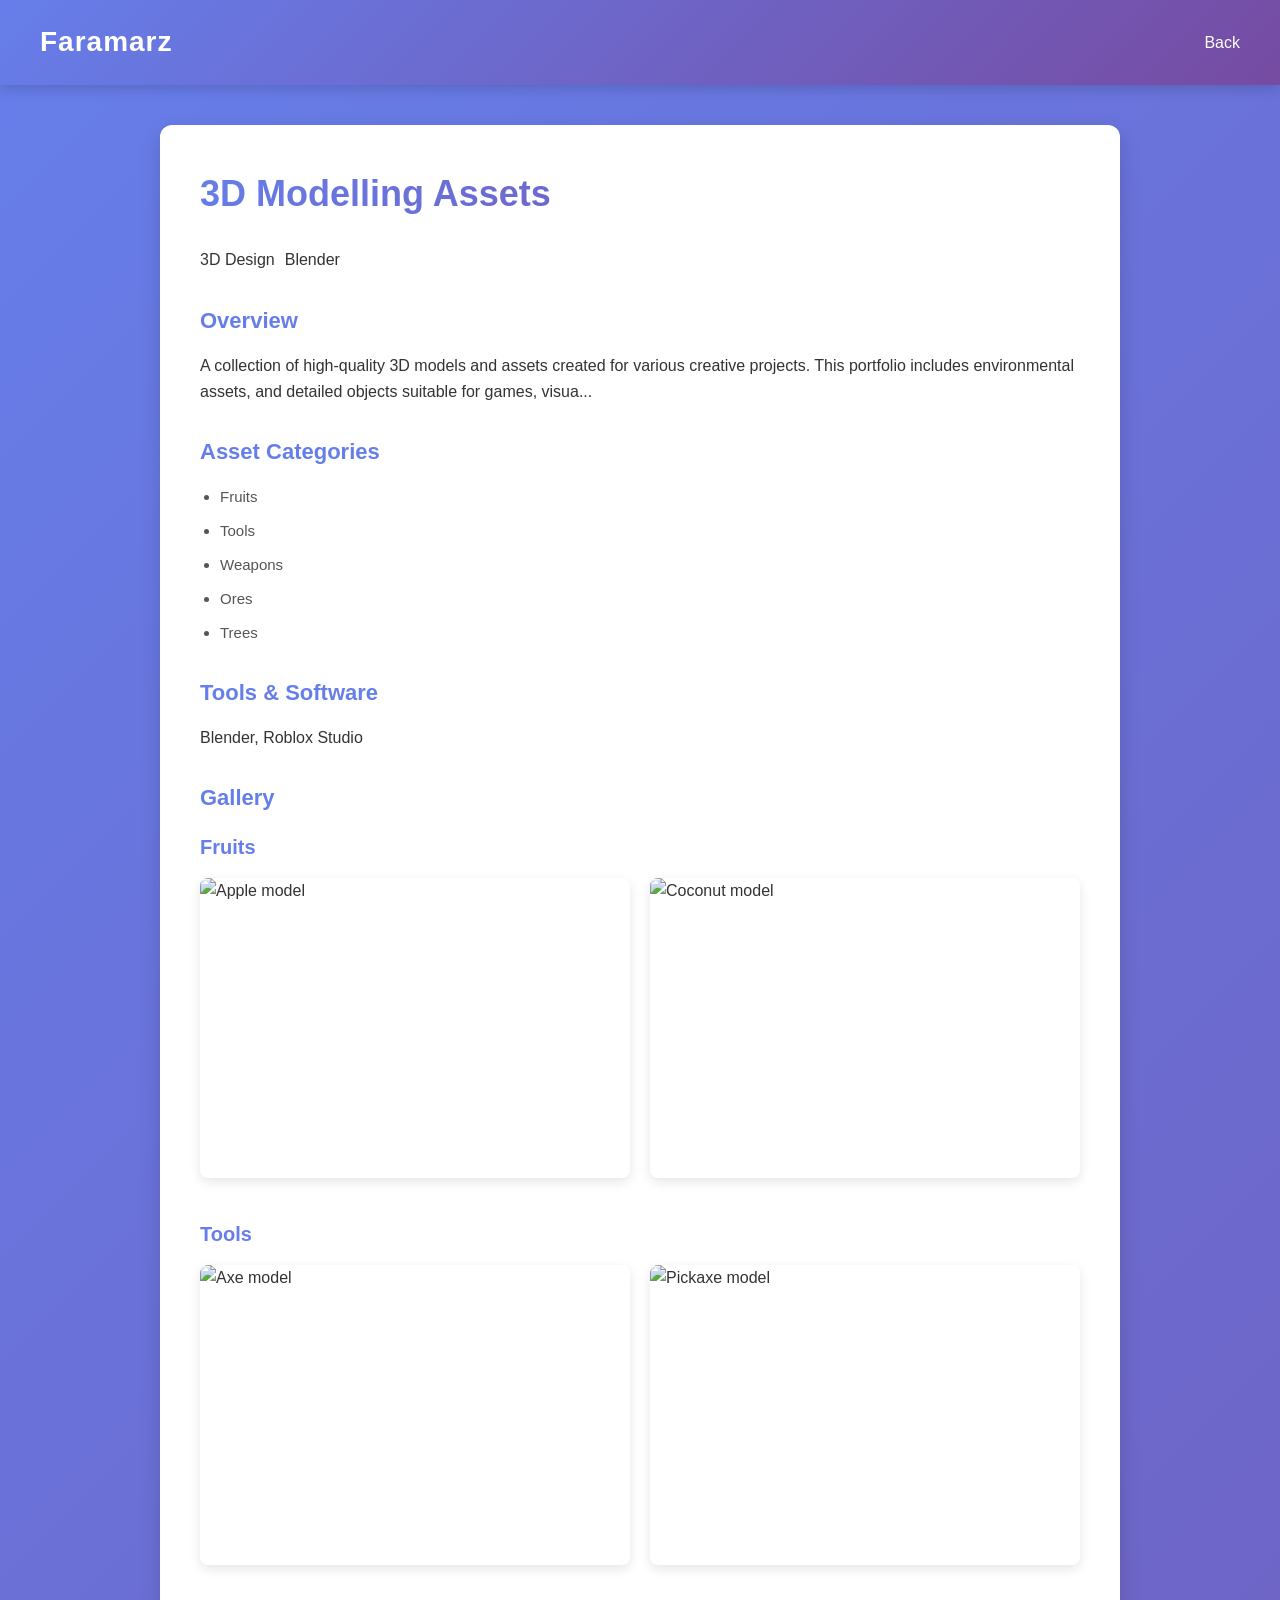
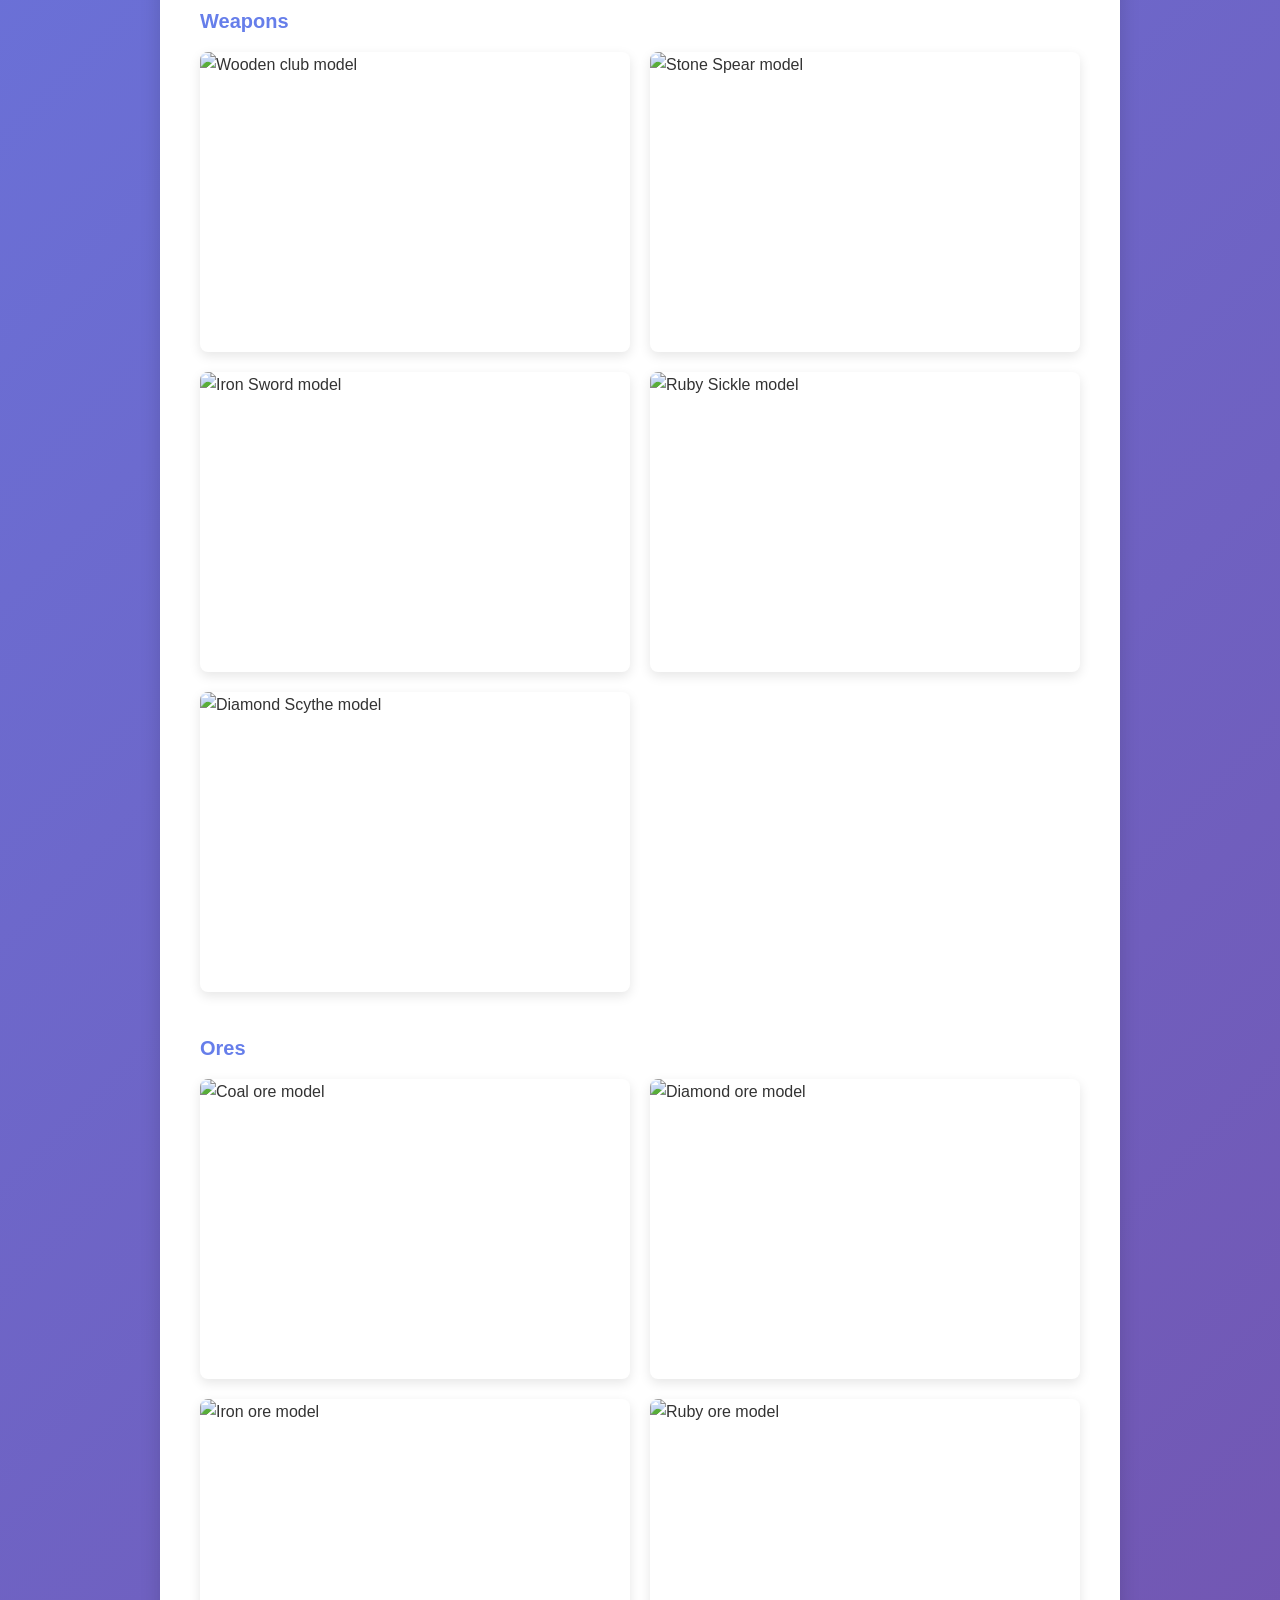
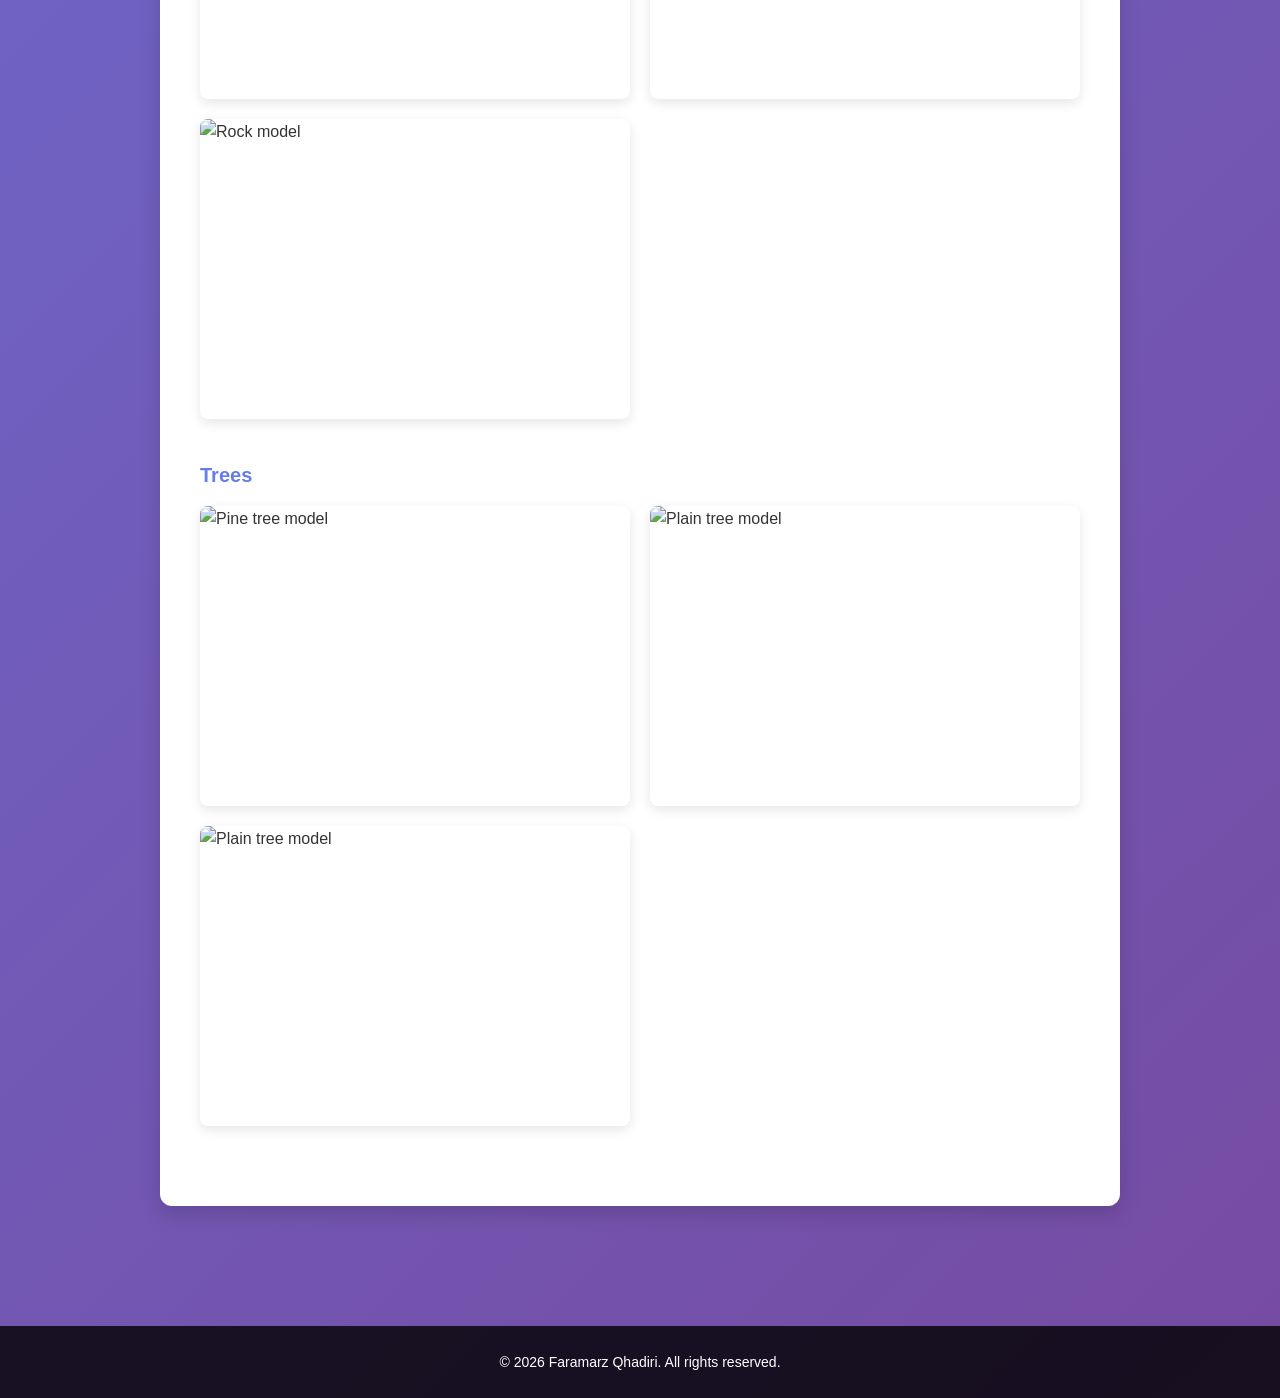
==== 3d-modelling.html @ 41970290 "Move portfolio contents to root and restructure repository" ====
<!DOCTYPE html>
<html lang="en">
<head>
    <meta charset="UTF-8">
    <meta name="viewport" content="width=device-width, initial-scale=1.0">
    <title>3D Modelling Assets - Faramarz Qhadiri</title>
    <link rel="stylesheet" href="Styles.css">
</head>
<body>

    <nav class="navbar">
        <h1 class="nav-title">Faramarz</h1>
        <ul class="nav-links">
            <li><a href="index.html">Back</a></li>
        </ul>
    </nav>

    <main>
        <section class="project-detail">
            <h2>3D Modelling Assets</h2>
            <div class="project-meta">
                <span class="tag">3D Design</span>
                <span class="tag">Blender</span>
            </div>
            
            <h3>Overview</h3>
            <p>A collection of high-quality 3D models and assets created for various creative projects. This portfolio includes environmental assets, and detailed objects suitable for games, visua...</p>

            <h3>Asset Categories</h3>
            <ul>
                <li>Fruits</li>
                <li>Tools</li>
                <li>Weapons</li>
                <li>Ores</li>
                <li>Trees</li>
            </ul>

            <h3>Tools & Software</h3>
            <p>Blender, Roblox Studio</p>

            <h3>Gallery</h3>
            
            <div class="gallery-category">
                <h4>Fruits</h4>
                <div class="category-gallery">
                    <img src="images/sfu coding league/models/apple.png" alt="Apple model">
                    <img src="images/sfu coding league/models/coconut.png" alt="Coconut model">
                </div>
            </div>

            <div class="gallery-category">
                <h4>Tools</h4>
                <div class="category-gallery">
                    <img src="images/sfu coding league/models/axe.png" alt="Axe model">
                    <img src="images/sfu coding league/models/pickaxe.png" alt="Pickaxe model">
                </div>
            </div>

            <div class="gallery-category">
                <h4>Weapons</h4>
                <div class="category-gallery">
                    <img src="images/sfu coding league/models/wooden club.png" alt="Wooden club model">
                    <img src="images/sfu coding league/models/Stone Spear.png" alt="Stone Spear model">
                    <img src="images/sfu coding league/models/Iron Sword.png" alt="Iron Sword model">
                    <img src="images/sfu coding league/models/Ruby Sickle.png" alt="Ruby Sickle model">
                    <img src="images/sfu coding league/models/Diamond Scythe.png" alt="Diamond Scythe model">
                </div>
            </div>

            <div class="gallery-category">
                <h4>Ores</h4>
                <div class="category-gallery">
                    <img src="images/sfu coding league/models/coal ore.png" alt="Coal ore model">
                    <img src="images/sfu coding league/models/diamond ore.png" alt="Diamond ore model">
                    <img src="images/sfu coding league/models/iron ore.png" alt="Iron ore model">
                    <img src="images/sfu coding league/models/ruby ore.png" alt="Ruby ore model">
                    <img src="images/sfu coding league/models/rock.png" alt="Rock model">
                </div>
            </div>

            <div class="gallery-category">
                <h4>Trees</h4>
                <div class="category-gallery">
                    <img src="images/sfu coding league/models/pine tree.png" alt="Pine tree model">
                    <img src="images/sfu coding league/models/plain tree1.png" alt="Plain tree model">
                    <img src="images/sfu coding league/models/plaintree2.png" alt="Plain tree model">
                </div>
            </div>
        </section>
    </main>

    <footer>
        <p>&copy; 2026 Faramarz Qhadiri. All rights reserved.</p>
    </footer>

</body>
</html>
---- Styles.css ----
* {
    margin: 0;
    padding: 0;
    box-sizing: border-box;
}

body {
    font-family: 'Segoe UI', Tahoma, Geneva, Verdana, sans-serif;
    background: linear-gradient(135deg, #667eea 0%, #764ba2 100%);
    color: #333;
    line-height: 1.6;
    min-height: 100vh;
}

.navbar {
    background: linear-gradient(135deg, #667eea 0%, #764ba2 100%);
    color: white;
    padding: 20px 40px;
    display: flex;
    justify-content: space-between;
    align-items: center;
    position: sticky;
    top: 0;
    box-shadow: 0 4px 12px rgba(0, 0, 0, 0.15);
    z-index: 100;
}

.nav-title {
    font-size: 28px;
    font-weight: bold;
    letter-spacing: 1px;
}

.nav-links {
    list-style: none;
    display: flex;
    gap: 30px;
}

.nav-links a {
    color: white;
    text-decoration: none;
    font-size: 16px;
    font-weight: 500;
    transition: opacity 0.3s;
}

.nav-links a:hover {
    opacity: 0.8;
}

main {
    max-width: 1000px;
    margin: 0 auto;
    padding: 40px 20px;
}

section {
    margin-bottom: 40px;
    background-color: white;
    padding: 40px;
    border-radius: 12px;
    box-shadow: 0 8px 20px rgba(0, 0, 0, 0.15);
    animation: fadeIn 0.6s ease-in;
}

@keyframes fadeIn {
    from {
        opacity: 0;
        transform: translateY(20px);
    }
    to {
        opacity: 1;
        transform: translateY(0);
    }
}

h2 {
    font-size: 36px;
    margin-bottom: 25px;
    background: linear-gradient(135deg, #667eea 0%, #764ba2 100%);
    -webkit-background-clip: text;
    -webkit-text-fill-color: transparent;
    background-clip: text;
}

h3 {
    color: #667eea;
    margin-bottom: 10px;
}

/* ABOUT SECTION */
.about p {
    font-size: 16px;
    color: #555;
    line-height: 1.9;
    margin-bottom: 15px;
}

/* SKILLS SECTION */
.skills-container {
    display: grid;
    grid-template-columns: repeat(auto-fit, minmax(220px, 1fr));
    gap: 20px;
    margin-top: 20px;
}

.skill-item {
    background: linear-gradient(135deg, #667eea15 0%, #764ba215 100%);
    padding: 20px;
    border-radius: 8px;
    border-left: 4px solid #667eea;
    transition: transform 0.3s, box-shadow 0.3s;
}

.skill-item:hover {
    transform: translateY(-5px);
    box-shadow: 0 6px 15px rgba(102, 126, 234, 0.2);
}

.skill-item h3 {
    font-size: 18px;
    margin-bottom: 8px;
}

.skill-item p {
    font-size: 14px;
    color: #666;
}

/* PROJECTS SECTION */
.project-list {
    display: grid;
    grid-template-columns: repeat(auto-fit, minmax(280px, 1fr));
    gap: 30px;
    margin-top: 20px;
}

.project {
    display: block;
    border: none;
    border-radius: 10px;
    overflow: hidden;
    background-color: #fafafa;
    transition: transform 0.3s, box-shadow 0.3s;
    box-shadow: 0 4px 12px rgba(0, 0, 0, 0.08);
    text-decoration: none;
    color: inherit;
}

.project:hover {
    transform: translateY(-8px);
    box-shadow: 0 12px 25px rgba(102, 126, 234, 0.2);
}

.project img {
    width: 100%;
    height: 200px;
    object-fit: cover;
    background-color: #e0e0e0;
}

.project-content {
    padding: 20px;
}

.project h3 {
    font-size: 20px;
    margin-bottom: 8px;
    color: #333;
}

.project-type {
    font-size: 13px;
    color: #667eea;
    font-weight: 600;
    margin-bottom: 12px;
}

.project p {
    font-size: 14px;
    color: #666;
    line-height: 1.6;
}

/* CONTACT SECTION */
.contact-content {
    margin-top: 15px;
}

.contact-content > p {
    font-size: 16px;
    color: #555;
    margin-bottom: 25px;
}

.contact-info {
    display: grid;
    grid-template-columns: repeat(auto-fit, minmax(250px, 1fr));
    gap: 20px;
}

.contact-item {
    background: linear-gradient(135deg, #667eea15 0%, #764ba215 100%);
    padding: 20px;
    border-radius: 8px;
    border-left: 4px solid #667eea;
}

.contact-item strong {
    display: block;
    color: #667eea;
    margin-bottom: 8px;
    font-size: 14px;
}

.contact-item a {
    color: #667eea;
    text-decoration: none;
    font-weight: 500;
    transition: color 0.3s;
}

.contact-item a:hover {
    color: #764ba2;
    text-decoration: underline;
}

footer {
    background-color: rgba(0, 0, 0, 0.8);
    color: white;
    text-align: center;
    padding: 25px;
    margin-top: 40px;
    font-size: 14px;
}

/* PROJECT DETAIL PAGE */
.project-detail h3 {
    font-size: 22px;
    margin-top: 30px;
    margin-bottom: 15px;
    color: #667eea;
}

.project-detail ul {
    margin-left: 20px;
    margin-bottom: 15px;
}

.project-detail li {
    margin-bottom: 10px;
    color: #555;
    font-size: 15px;
}

.project-meta {
    margin: 20px 0;
    display: flex;
    gap: 10px;
    flex-wrap: wrap;
}

.project-gallery {
    display: grid;
    grid-template-columns: repeat(auto-fit, minmax(300px, 1fr));
    gap: 20px;
    margin-top: 20px;
}

.project-gallery img {
    width: 100%;
    height: auto;
    border-radius: 8px;
    box-shadow: 0 4px 12px rgba(0, 0, 0, 0.1);
}

.project-gallery img.full-width {
    grid-column: 1 / -1;
}

.gallery-category {
    margin-bottom: 40px;
}

.gallery-category h4 {
    font-size: 20px;
    color: #667eea;
    margin-bottom: 15px;
    font-weight: 600;
}

.category-gallery {
    display: grid;
    grid-template-columns: repeat(auto-fit, minmax(300px, 1fr));
    gap: 20px;
}

.category-gallery img {
    width: 100%;
    height: 300px;
    object-fit: cover;
    border-radius: 8px;
    box-shadow: 0 4px 12px rgba(0, 0, 0, 0.1);
    transition: transform 0.3s;
}

.category-gallery img:hover {
    transform: scale(1.05);
}

.play-link {
    display: inline-block;
    margin: 15px 0;
    padding: 12px 25px;
    background: linear-gradient(135deg, #667eea 0%, #764ba2 100%);
    color: white;
    text-decoration: none;
    border-radius: 6px;
    font-weight: 600;
    transition: transform 0.3s, box-shadow 0.3s;
}

.play-link:hover {
    transform: translateY(-2px);
    box-shadow: 0 6px 15px rgba(102, 126, 234, 0.3);
}

/* RESPONSIVE */
@media (max-width: 768px) {
    .navbar {
        flex-direction: column;
        gap: 15px;
        text-align: center;
    }

    .nav-title {
        font-size: 24px;
    }

    .nav-links {
        gap: 15px;
        flex-wrap: wrap;
        justify-content: center;
    }

    main {
        padding: 20px 15px;
    }

    section {
        padding: 25px;
    }

    h2 {
        font-size: 28px;
    }

    .project-list {
        grid-template-columns: 1fr;
    }

    .skills-container {
        grid-template-columns: repeat(auto-fit, minmax(150px, 1fr));
    }
}
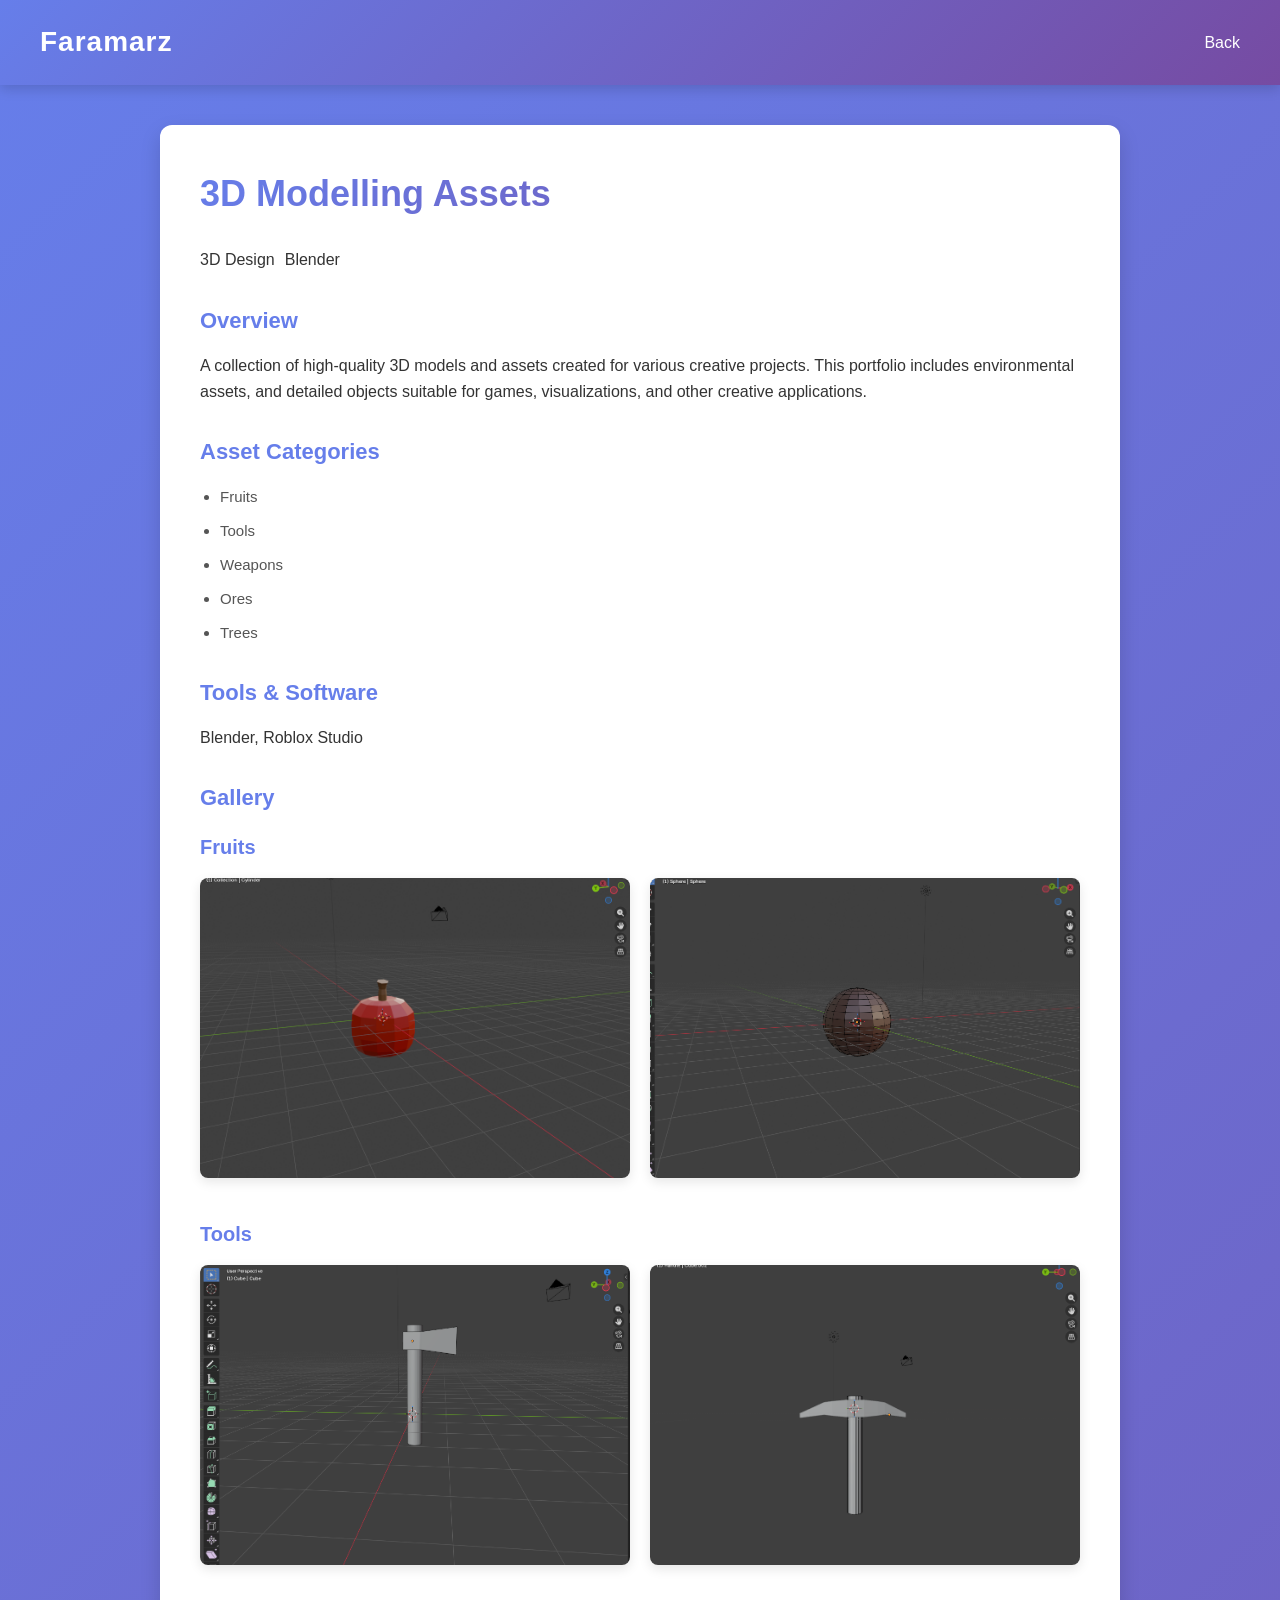
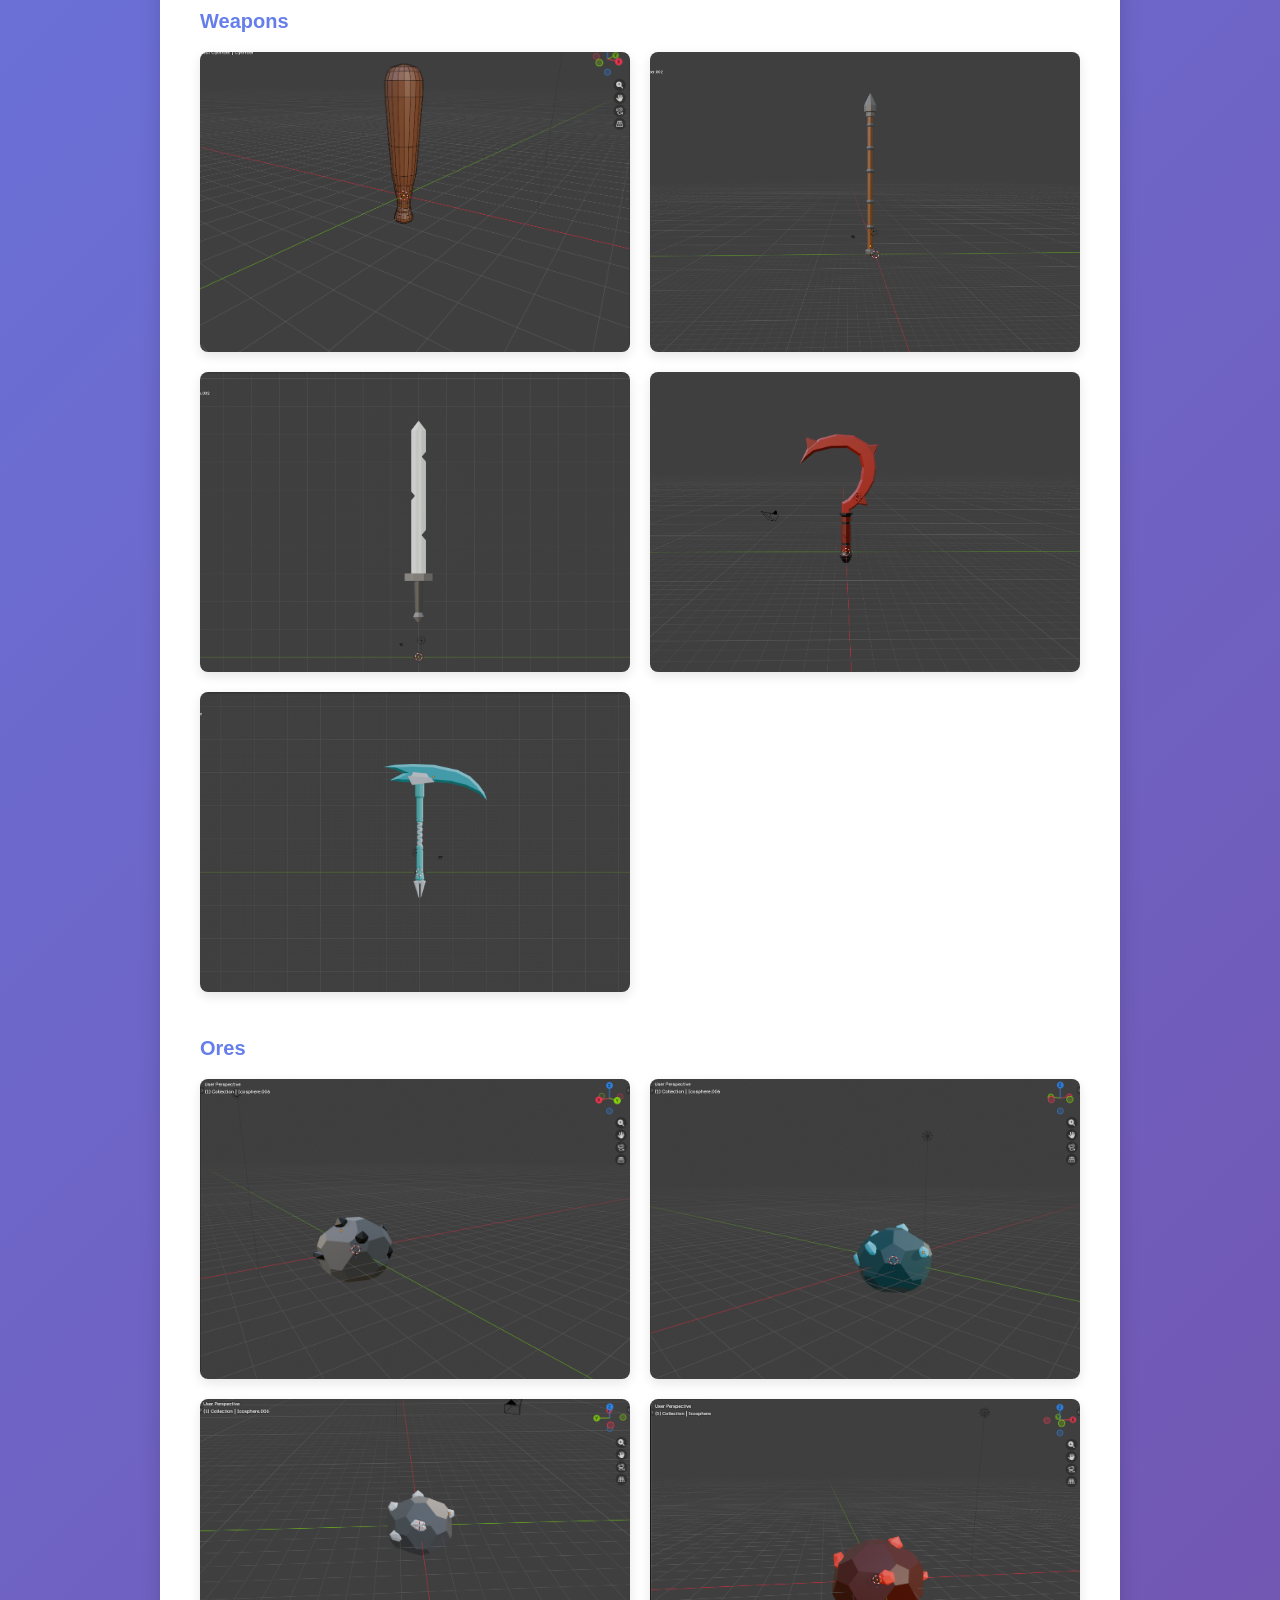
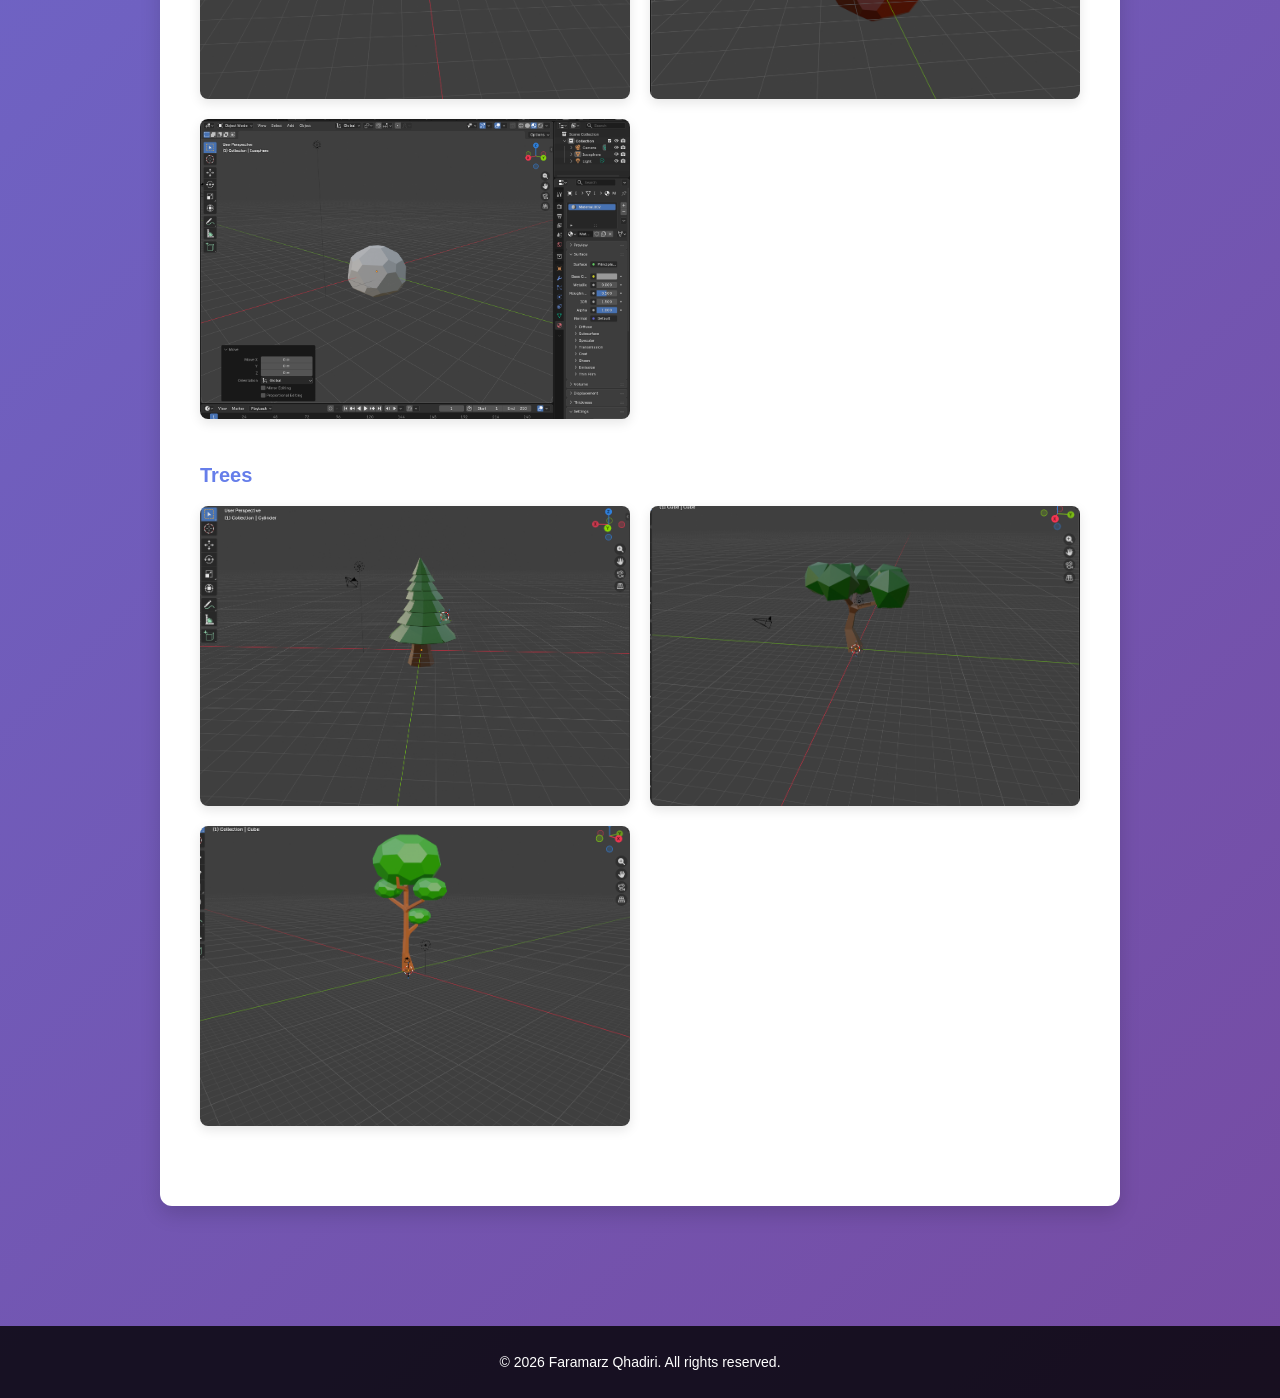
==== commit 8a888e6e: "Add files via upload" ====
--- a/3d-modelling.html
+++ b/3d-modelling.html
@@ -1,97 +1,97 @@
-<!DOCTYPE html>
-<html lang="en">
-<head>
-    <meta charset="UTF-8">
-    <meta name="viewport" content="width=device-width, initial-scale=1.0">
-    <title>3D Modelling Assets - Faramarz Qhadiri</title>
-    <link rel="stylesheet" href="Styles.css">
-</head>
-<body>
-
-    <nav class="navbar">
-        <h1 class="nav-title">Faramarz</h1>
-        <ul class="nav-links">
-            <li><a href="index.html">Back</a></li>
-        </ul>
-    </nav>
-
-    <main>
-        <section class="project-detail">
-            <h2>3D Modelling Assets</h2>
-            <div class="project-meta">
-                <span class="tag">3D Design</span>
-                <span class="tag">Blender</span>
-            </div>
-            
-            <h3>Overview</h3>
-            <p>A collection of high-quality 3D models and assets created for various creative projects. This portfolio includes environmental assets, and detailed objects suitable for games, visua...</p>
-
-            <h3>Asset Categories</h3>
-            <ul>
-                <li>Fruits</li>
-                <li>Tools</li>
-                <li>Weapons</li>
-                <li>Ores</li>
-                <li>Trees</li>
-            </ul>
-
-            <h3>Tools & Software</h3>
-            <p>Blender, Roblox Studio</p>
-
-            <h3>Gallery</h3>
-            
-            <div class="gallery-category">
-                <h4>Fruits</h4>
-                <div class="category-gallery">
-                    <img src="images/sfu coding league/models/apple.png" alt="Apple model">
-                    <img src="images/sfu coding league/models/coconut.png" alt="Coconut model">
-                </div>
-            </div>
-
-            <div class="gallery-category">
-                <h4>Tools</h4>
-                <div class="category-gallery">
-                    <img src="images/sfu coding league/models/axe.png" alt="Axe model">
-                    <img src="images/sfu coding league/models/pickaxe.png" alt="Pickaxe model">
-                </div>
-            </div>
-
-            <div class="gallery-category">
-                <h4>Weapons</h4>
-                <div class="category-gallery">
-                    <img src="images/sfu coding league/models/wooden club.png" alt="Wooden club model">
-                    <img src="images/sfu coding league/models/Stone Spear.png" alt="Stone Spear model">
-                    <img src="images/sfu coding league/models/Iron Sword.png" alt="Iron Sword model">
-                    <img src="images/sfu coding league/models/Ruby Sickle.png" alt="Ruby Sickle model">
-                    <img src="images/sfu coding league/models/Diamond Scythe.png" alt="Diamond Scythe model">
-                </div>
-            </div>
-
-            <div class="gallery-category">
-                <h4>Ores</h4>
-                <div class="category-gallery">
-                    <img src="images/sfu coding league/models/coal ore.png" alt="Coal ore model">
-                    <img src="images/sfu coding league/models/diamond ore.png" alt="Diamond ore model">
-                    <img src="images/sfu coding league/models/iron ore.png" alt="Iron ore model">
-                    <img src="images/sfu coding league/models/ruby ore.png" alt="Ruby ore model">
-                    <img src="images/sfu coding league/models/rock.png" alt="Rock model">
-                </div>
-            </div>
-
-            <div class="gallery-category">
-                <h4>Trees</h4>
-                <div class="category-gallery">
-                    <img src="images/sfu coding league/models/pine tree.png" alt="Pine tree model">
-                    <img src="images/sfu coding league/models/plain tree1.png" alt="Plain tree model">
-                    <img src="images/sfu coding league/models/plaintree2.png" alt="Plain tree model">
-                </div>
-            </div>
-        </section>
-    </main>
-
-    <footer>
-        <p>&copy; 2026 Faramarz Qhadiri. All rights reserved.</p>
-    </footer>
-
-</body>
-</html>+<!DOCTYPE html>
+<html lang="en">
+<head>
+    <meta charset="UTF-8">
+    <meta name="viewport" content="width=device-width, initial-scale=1.0">
+    <title>3D Modelling Assets - Faramarz Qhadiri</title>
+    <link rel="stylesheet" href="Styles.css">
+</head>
+<body>
+
+    <nav class="navbar">
+        <h1 class="nav-title">Faramarz</h1>
+        <ul class="nav-links">
+            <li><a href="index.html">Back</a></li>
+        </ul>
+    </nav>
+
+    <main>
+        <section class="project-detail">
+            <h2>3D Modelling Assets</h2>
+            <div class="project-meta">
+                <span class="tag">3D Design</span>
+                <span class="tag">Blender</span>
+            </div>
+            
+            <h3>Overview</h3>
+            <p>A collection of high-quality 3D models and assets created for various creative projects. This portfolio includes environmental assets, and detailed objects suitable for games, visualizations, and other creative applications.</p>
+
+            <h3>Asset Categories</h3>
+            <ul>
+                <li>Fruits</li>
+                <li>Tools</li>
+                <li>Weapons</li>
+                <li>Ores</li>
+                <li>Trees</li>
+            </ul>
+
+            <h3>Tools & Software</h3>
+            <p>Blender, Roblox Studio</p>
+
+            <h3>Gallery</h3>
+            
+            <div class="gallery-category">
+                <h4>Fruits</h4>
+                <div class="category-gallery">
+                    <img src="images/sfu coding league/models/apple.png" alt="Apple model">
+                    <img src="images/sfu coding league/models/coconut.png" alt="Coconut model">
+                </div>
+            </div>
+
+            <div class="gallery-category">
+                <h4>Tools</h4>
+                <div class="category-gallery">
+                    <img src="images/sfu coding league/models/axe.png" alt="Axe model">
+                    <img src="images/sfu coding league/models/pickaxe.png" alt="Pickaxe model">
+                </div>
+            </div>
+
+            <div class="gallery-category">
+                <h4>Weapons</h4>
+                <div class="category-gallery">
+                    <img src="images/sfu coding league/models/wooden club.png" alt="Wooden club model">
+                    <img src="images/sfu coding league/models/Stone Spear.png" alt="Stone Spear model">
+                    <img src="images/sfu coding league/models/Iron Sword.png" alt="Iron Sword model">
+                    <img src="images/sfu coding league/models/Ruby Sickle.png" alt="Ruby Sickle model">
+                    <img src="images/sfu coding league/models/Diamond Scythe.png" alt="Diamond Scythe model">
+                </div>
+            </div>
+
+            <div class="gallery-category">
+                <h4>Ores</h4>
+                <div class="category-gallery">
+                    <img src="images/sfu coding league/models/coal ore.png" alt="Coal ore model">
+                    <img src="images/sfu coding league/models/diamond ore.png" alt="Diamond ore model">
+                    <img src="images/sfu coding league/models/iron ore.png" alt="Iron ore model">
+                    <img src="images/sfu coding league/models/ruby ore.png" alt="Ruby ore model">
+                    <img src="images/sfu coding league/models/rock.png" alt="Rock model">
+                </div>
+            </div>
+
+            <div class="gallery-category">
+                <h4>Trees</h4>
+                <div class="category-gallery">
+                    <img src="images/sfu coding league/models/pine tree.png" alt="Pine tree model">
+                    <img src="images/sfu coding league/models/plain tree1.png" alt="Plain tree model">
+                    <img src="images/sfu coding league/models/plaintree2.png" alt="Plain tree model">
+                </div>
+            </div>
+        </section>
+    </main>
+
+    <footer>
+        <p>&copy; 2026 Faramarz Qhadiri. All rights reserved.</p>
+    </footer>
+
+</body>
+</html>
--- a/Styles.css
+++ b/Styles.css
@@ -1,366 +1,366 @@
-* {
-    margin: 0;
-    padding: 0;
-    box-sizing: border-box;
-}
-
-body {
-    font-family: 'Segoe UI', Tahoma, Geneva, Verdana, sans-serif;
-    background: linear-gradient(135deg, #667eea 0%, #764ba2 100%);
-    color: #333;
-    line-height: 1.6;
-    min-height: 100vh;
-}
-
-.navbar {
-    background: linear-gradient(135deg, #667eea 0%, #764ba2 100%);
-    color: white;
-    padding: 20px 40px;
-    display: flex;
-    justify-content: space-between;
-    align-items: center;
-    position: sticky;
-    top: 0;
-    box-shadow: 0 4px 12px rgba(0, 0, 0, 0.15);
-    z-index: 100;
-}
-
-.nav-title {
-    font-size: 28px;
-    font-weight: bold;
-    letter-spacing: 1px;
-}
-
-.nav-links {
-    list-style: none;
-    display: flex;
-    gap: 30px;
-}
-
-.nav-links a {
-    color: white;
-    text-decoration: none;
-    font-size: 16px;
-    font-weight: 500;
-    transition: opacity 0.3s;
-}
-
-.nav-links a:hover {
-    opacity: 0.8;
-}
-
-main {
-    max-width: 1000px;
-    margin: 0 auto;
-    padding: 40px 20px;
-}
-
-section {
-    margin-bottom: 40px;
-    background-color: white;
-    padding: 40px;
-    border-radius: 12px;
-    box-shadow: 0 8px 20px rgba(0, 0, 0, 0.15);
-    animation: fadeIn 0.6s ease-in;
-}
-
-@keyframes fadeIn {
-    from {
-        opacity: 0;
-        transform: translateY(20px);
-    }
-    to {
-        opacity: 1;
-        transform: translateY(0);
-    }
-}
-
-h2 {
-    font-size: 36px;
-    margin-bottom: 25px;
-    background: linear-gradient(135deg, #667eea 0%, #764ba2 100%);
-    -webkit-background-clip: text;
-    -webkit-text-fill-color: transparent;
-    background-clip: text;
-}
-
-h3 {
-    color: #667eea;
-    margin-bottom: 10px;
-}
-
-/* ABOUT SECTION */
-.about p {
-    font-size: 16px;
-    color: #555;
-    line-height: 1.9;
-    margin-bottom: 15px;
-}
-
-/* SKILLS SECTION */
-.skills-container {
-    display: grid;
-    grid-template-columns: repeat(auto-fit, minmax(220px, 1fr));
-    gap: 20px;
-    margin-top: 20px;
-}
-
-.skill-item {
-    background: linear-gradient(135deg, #667eea15 0%, #764ba215 100%);
-    padding: 20px;
-    border-radius: 8px;
-    border-left: 4px solid #667eea;
-    transition: transform 0.3s, box-shadow 0.3s;
-}
-
-.skill-item:hover {
-    transform: translateY(-5px);
-    box-shadow: 0 6px 15px rgba(102, 126, 234, 0.2);
-}
-
-.skill-item h3 {
-    font-size: 18px;
-    margin-bottom: 8px;
-}
-
-.skill-item p {
-    font-size: 14px;
-    color: #666;
-}
-
-/* PROJECTS SECTION */
-.project-list {
-    display: grid;
-    grid-template-columns: repeat(auto-fit, minmax(280px, 1fr));
-    gap: 30px;
-    margin-top: 20px;
-}
-
-.project {
-    display: block;
-    border: none;
-    border-radius: 10px;
-    overflow: hidden;
-    background-color: #fafafa;
-    transition: transform 0.3s, box-shadow 0.3s;
-    box-shadow: 0 4px 12px rgba(0, 0, 0, 0.08);
-    text-decoration: none;
-    color: inherit;
-}
-
-.project:hover {
-    transform: translateY(-8px);
-    box-shadow: 0 12px 25px rgba(102, 126, 234, 0.2);
-}
-
-.project img {
-    width: 100%;
-    height: 200px;
-    object-fit: cover;
-    background-color: #e0e0e0;
-}
-
-.project-content {
-    padding: 20px;
-}
-
-.project h3 {
-    font-size: 20px;
-    margin-bottom: 8px;
-    color: #333;
-}
-
-.project-type {
-    font-size: 13px;
-    color: #667eea;
-    font-weight: 600;
-    margin-bottom: 12px;
-}
-
-.project p {
-    font-size: 14px;
-    color: #666;
-    line-height: 1.6;
-}
-
-/* CONTACT SECTION */
-.contact-content {
-    margin-top: 15px;
-}
-
-.contact-content > p {
-    font-size: 16px;
-    color: #555;
-    margin-bottom: 25px;
-}
-
-.contact-info {
-    display: grid;
-    grid-template-columns: repeat(auto-fit, minmax(250px, 1fr));
-    gap: 20px;
-}
-
-.contact-item {
-    background: linear-gradient(135deg, #667eea15 0%, #764ba215 100%);
-    padding: 20px;
-    border-radius: 8px;
-    border-left: 4px solid #667eea;
-}
-
-.contact-item strong {
-    display: block;
-    color: #667eea;
-    margin-bottom: 8px;
-    font-size: 14px;
-}
-
-.contact-item a {
-    color: #667eea;
-    text-decoration: none;
-    font-weight: 500;
-    transition: color 0.3s;
-}
-
-.contact-item a:hover {
-    color: #764ba2;
-    text-decoration: underline;
-}
-
-footer {
-    background-color: rgba(0, 0, 0, 0.8);
-    color: white;
-    text-align: center;
-    padding: 25px;
-    margin-top: 40px;
-    font-size: 14px;
-}
-
-/* PROJECT DETAIL PAGE */
-.project-detail h3 {
-    font-size: 22px;
-    margin-top: 30px;
-    margin-bottom: 15px;
-    color: #667eea;
-}
-
-.project-detail ul {
-    margin-left: 20px;
-    margin-bottom: 15px;
-}
-
-.project-detail li {
-    margin-bottom: 10px;
-    color: #555;
-    font-size: 15px;
-}
-
-.project-meta {
-    margin: 20px 0;
-    display: flex;
-    gap: 10px;
-    flex-wrap: wrap;
-}
-
-.project-gallery {
-    display: grid;
-    grid-template-columns: repeat(auto-fit, minmax(300px, 1fr));
-    gap: 20px;
-    margin-top: 20px;
-}
-
-.project-gallery img {
-    width: 100%;
-    height: auto;
-    border-radius: 8px;
-    box-shadow: 0 4px 12px rgba(0, 0, 0, 0.1);
-}
-
-.project-gallery img.full-width {
-    grid-column: 1 / -1;
-}
-
-.gallery-category {
-    margin-bottom: 40px;
-}
-
-.gallery-category h4 {
-    font-size: 20px;
-    color: #667eea;
-    margin-bottom: 15px;
-    font-weight: 600;
-}
-
-.category-gallery {
-    display: grid;
-    grid-template-columns: repeat(auto-fit, minmax(300px, 1fr));
-    gap: 20px;
-}
-
-.category-gallery img {
-    width: 100%;
-    height: 300px;
-    object-fit: cover;
-    border-radius: 8px;
-    box-shadow: 0 4px 12px rgba(0, 0, 0, 0.1);
-    transition: transform 0.3s;
-}
-
-.category-gallery img:hover {
-    transform: scale(1.05);
-}
-
-.play-link {
-    display: inline-block;
-    margin: 15px 0;
-    padding: 12px 25px;
-    background: linear-gradient(135deg, #667eea 0%, #764ba2 100%);
-    color: white;
-    text-decoration: none;
-    border-radius: 6px;
-    font-weight: 600;
-    transition: transform 0.3s, box-shadow 0.3s;
-}
-
-.play-link:hover {
-    transform: translateY(-2px);
-    box-shadow: 0 6px 15px rgba(102, 126, 234, 0.3);
-}
-
-/* RESPONSIVE */
-@media (max-width: 768px) {
-    .navbar {
-        flex-direction: column;
-        gap: 15px;
-        text-align: center;
-    }
-
-    .nav-title {
-        font-size: 24px;
-    }
-
-    .nav-links {
-        gap: 15px;
-        flex-wrap: wrap;
-        justify-content: center;
-    }
-
-    main {
-        padding: 20px 15px;
-    }
-
-    section {
-        padding: 25px;
-    }
-
-    h2 {
-        font-size: 28px;
-    }
-
-    .project-list {
-        grid-template-columns: 1fr;
-    }
-
-    .skills-container {
-        grid-template-columns: repeat(auto-fit, minmax(150px, 1fr));
-    }
-}+* {
+    margin: 0;
+    padding: 0;
+    box-sizing: border-box;
+}
+
+body {
+    font-family: 'Segoe UI', Tahoma, Geneva, Verdana, sans-serif;
+    background: linear-gradient(135deg, #667eea 0%, #764ba2 100%);
+    color: #333;
+    line-height: 1.6;
+    min-height: 100vh;
+}
+
+.navbar {
+    background: linear-gradient(135deg, #667eea 0%, #764ba2 100%);
+    color: white;
+    padding: 20px 40px;
+    display: flex;
+    justify-content: space-between;
+    align-items: center;
+    position: sticky;
+    top: 0;
+    box-shadow: 0 4px 12px rgba(0, 0, 0, 0.15);
+    z-index: 100;
+}
+
+.nav-title {
+    font-size: 28px;
+    font-weight: bold;
+    letter-spacing: 1px;
+}
+
+.nav-links {
+    list-style: none;
+    display: flex;
+    gap: 30px;
+}
+
+.nav-links a {
+    color: white;
+    text-decoration: none;
+    font-size: 16px;
+    font-weight: 500;
+    transition: opacity 0.3s;
+}
+
+.nav-links a:hover {
+    opacity: 0.8;
+}
+
+main {
+    max-width: 1000px;
+    margin: 0 auto;
+    padding: 40px 20px;
+}
+
+section {
+    margin-bottom: 40px;
+    background-color: white;
+    padding: 40px;
+    border-radius: 12px;
+    box-shadow: 0 8px 20px rgba(0, 0, 0, 0.15);
+    animation: fadeIn 0.6s ease-in;
+}
+
+@keyframes fadeIn {
+    from {
+        opacity: 0;
+        transform: translateY(20px);
+    }
+    to {
+        opacity: 1;
+        transform: translateY(0);
+    }
+}
+
+h2 {
+    font-size: 36px;
+    margin-bottom: 25px;
+    background: linear-gradient(135deg, #667eea 0%, #764ba2 100%);
+    -webkit-background-clip: text;
+    -webkit-text-fill-color: transparent;
+    background-clip: text;
+}
+
+h3 {
+    color: #667eea;
+    margin-bottom: 10px;
+}
+
+/* ABOUT SECTION */
+.about p {
+    font-size: 16px;
+    color: #555;
+    line-height: 1.9;
+    margin-bottom: 15px;
+}
+
+/* SKILLS SECTION */
+.skills-container {
+    display: grid;
+    grid-template-columns: repeat(auto-fit, minmax(220px, 1fr));
+    gap: 20px;
+    margin-top: 20px;
+}
+
+.skill-item {
+    background: linear-gradient(135deg, #667eea15 0%, #764ba215 100%);
+    padding: 20px;
+    border-radius: 8px;
+    border-left: 4px solid #667eea;
+    transition: transform 0.3s, box-shadow 0.3s;
+}
+
+.skill-item:hover {
+    transform: translateY(-5px);
+    box-shadow: 0 6px 15px rgba(102, 126, 234, 0.2);
+}
+
+.skill-item h3 {
+    font-size: 18px;
+    margin-bottom: 8px;
+}
+
+.skill-item p {
+    font-size: 14px;
+    color: #666;
+}
+
+/* PROJECTS SECTION */
+.project-list {
+    display: grid;
+    grid-template-columns: repeat(auto-fit, minmax(280px, 1fr));
+    gap: 30px;
+    margin-top: 20px;
+}
+
+.project {
+    display: block;
+    border: none;
+    border-radius: 10px;
+    overflow: hidden;
+    background-color: #fafafa;
+    transition: transform 0.3s, box-shadow 0.3s;
+    box-shadow: 0 4px 12px rgba(0, 0, 0, 0.08);
+    text-decoration: none;
+    color: inherit;
+}
+
+.project:hover {
+    transform: translateY(-8px);
+    box-shadow: 0 12px 25px rgba(102, 126, 234, 0.2);
+}
+
+.project img {
+    width: 100%;
+    height: 200px;
+    object-fit: cover;
+    background-color: #e0e0e0;
+}
+
+.project-content {
+    padding: 20px;
+}
+
+.project h3 {
+    font-size: 20px;
+    margin-bottom: 8px;
+    color: #333;
+}
+
+.project-type {
+    font-size: 13px;
+    color: #667eea;
+    font-weight: 600;
+    margin-bottom: 12px;
+}
+
+.project p {
+    font-size: 14px;
+    color: #666;
+    line-height: 1.6;
+}
+
+/* CONTACT SECTION */
+.contact-content {
+    margin-top: 15px;
+}
+
+.contact-content > p {
+    font-size: 16px;
+    color: #555;
+    margin-bottom: 25px;
+}
+
+.contact-info {
+    display: grid;
+    grid-template-columns: repeat(auto-fit, minmax(250px, 1fr));
+    gap: 20px;
+}
+
+.contact-item {
+    background: linear-gradient(135deg, #667eea15 0%, #764ba215 100%);
+    padding: 20px;
+    border-radius: 8px;
+    border-left: 4px solid #667eea;
+}
+
+.contact-item strong {
+    display: block;
+    color: #667eea;
+    margin-bottom: 8px;
+    font-size: 14px;
+}
+
+.contact-item a {
+    color: #667eea;
+    text-decoration: none;
+    font-weight: 500;
+    transition: color 0.3s;
+}
+
+.contact-item a:hover {
+    color: #764ba2;
+    text-decoration: underline;
+}
+
+footer {
+    background-color: rgba(0, 0, 0, 0.8);
+    color: white;
+    text-align: center;
+    padding: 25px;
+    margin-top: 40px;
+    font-size: 14px;
+}
+
+/* PROJECT DETAIL PAGE */
+.project-detail h3 {
+    font-size: 22px;
+    margin-top: 30px;
+    margin-bottom: 15px;
+    color: #667eea;
+}
+
+.project-detail ul {
+    margin-left: 20px;
+    margin-bottom: 15px;
+}
+
+.project-detail li {
+    margin-bottom: 10px;
+    color: #555;
+    font-size: 15px;
+}
+
+.project-meta {
+    margin: 20px 0;
+    display: flex;
+    gap: 10px;
+    flex-wrap: wrap;
+}
+
+.project-gallery {
+    display: grid;
+    grid-template-columns: repeat(auto-fit, minmax(300px, 1fr));
+    gap: 20px;
+    margin-top: 20px;
+}
+
+.project-gallery img {
+    width: 100%;
+    height: auto;
+    border-radius: 8px;
+    box-shadow: 0 4px 12px rgba(0, 0, 0, 0.1);
+}
+
+.project-gallery img.full-width {
+    grid-column: 1 / -1;
+}
+
+.gallery-category {
+    margin-bottom: 40px;
+}
+
+.gallery-category h4 {
+    font-size: 20px;
+    color: #667eea;
+    margin-bottom: 15px;
+    font-weight: 600;
+}
+
+.category-gallery {
+    display: grid;
+    grid-template-columns: repeat(auto-fit, minmax(300px, 1fr));
+    gap: 20px;
+}
+
+.category-gallery img {
+    width: 100%;
+    height: 300px;
+    object-fit: cover;
+    border-radius: 8px;
+    box-shadow: 0 4px 12px rgba(0, 0, 0, 0.1);
+    transition: transform 0.3s;
+}
+
+.category-gallery img:hover {
+    transform: scale(1.05);
+}
+
+.play-link {
+    display: inline-block;
+    margin: 15px 0;
+    padding: 12px 25px;
+    background: linear-gradient(135deg, #667eea 0%, #764ba2 100%);
+    color: white;
+    text-decoration: none;
+    border-radius: 6px;
+    font-weight: 600;
+    transition: transform 0.3s, box-shadow 0.3s;
+}
+
+.play-link:hover {
+    transform: translateY(-2px);
+    box-shadow: 0 6px 15px rgba(102, 126, 234, 0.3);
+}
+
+/* RESPONSIVE */
+@media (max-width: 768px) {
+    .navbar {
+        flex-direction: column;
+        gap: 15px;
+        text-align: center;
+    }
+
+    .nav-title {
+        font-size: 24px;
+    }
+
+    .nav-links {
+        gap: 15px;
+        flex-wrap: wrap;
+        justify-content: center;
+    }
+
+    main {
+        padding: 20px 15px;
+    }
+
+    section {
+        padding: 25px;
+    }
+
+    h2 {
+        font-size: 28px;
+    }
+
+    .project-list {
+        grid-template-columns: 1fr;
+    }
+
+    .skills-container {
+        grid-template-columns: repeat(auto-fit, minmax(150px, 1fr));
+    }
+}
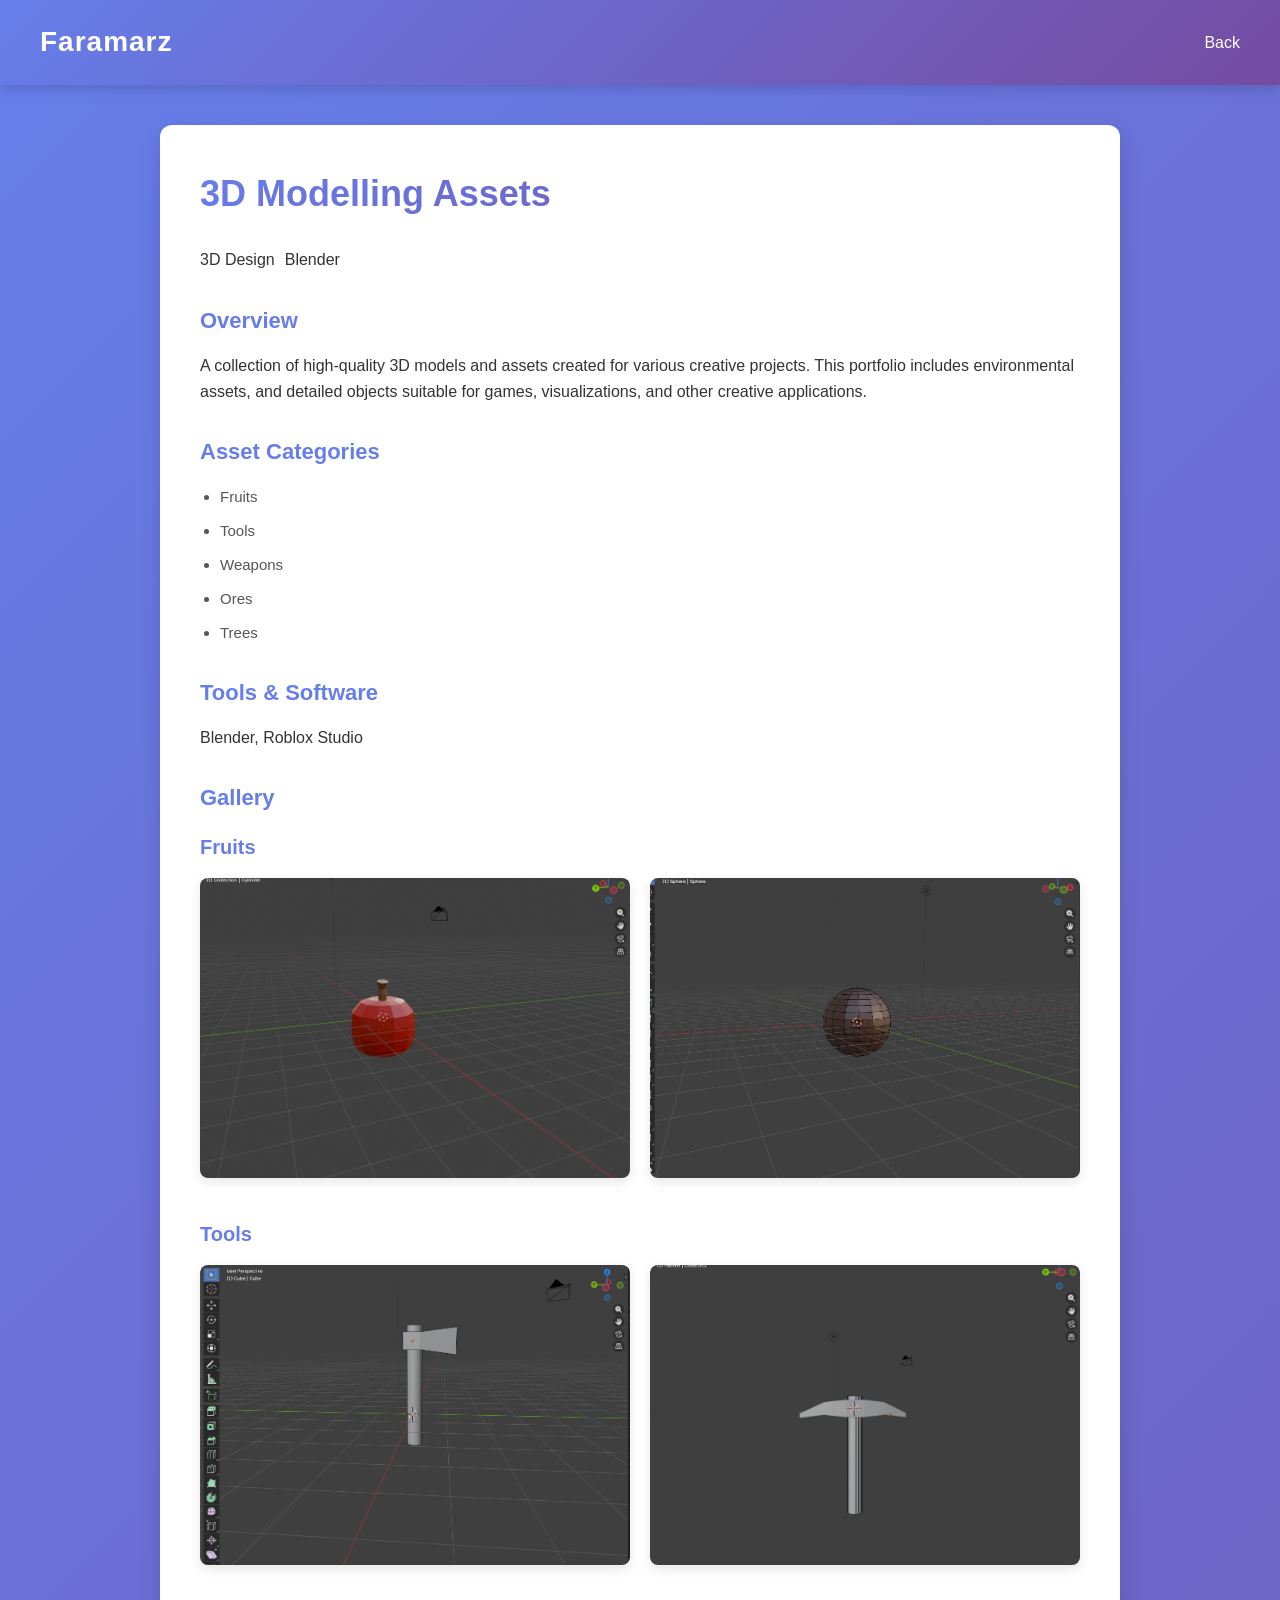
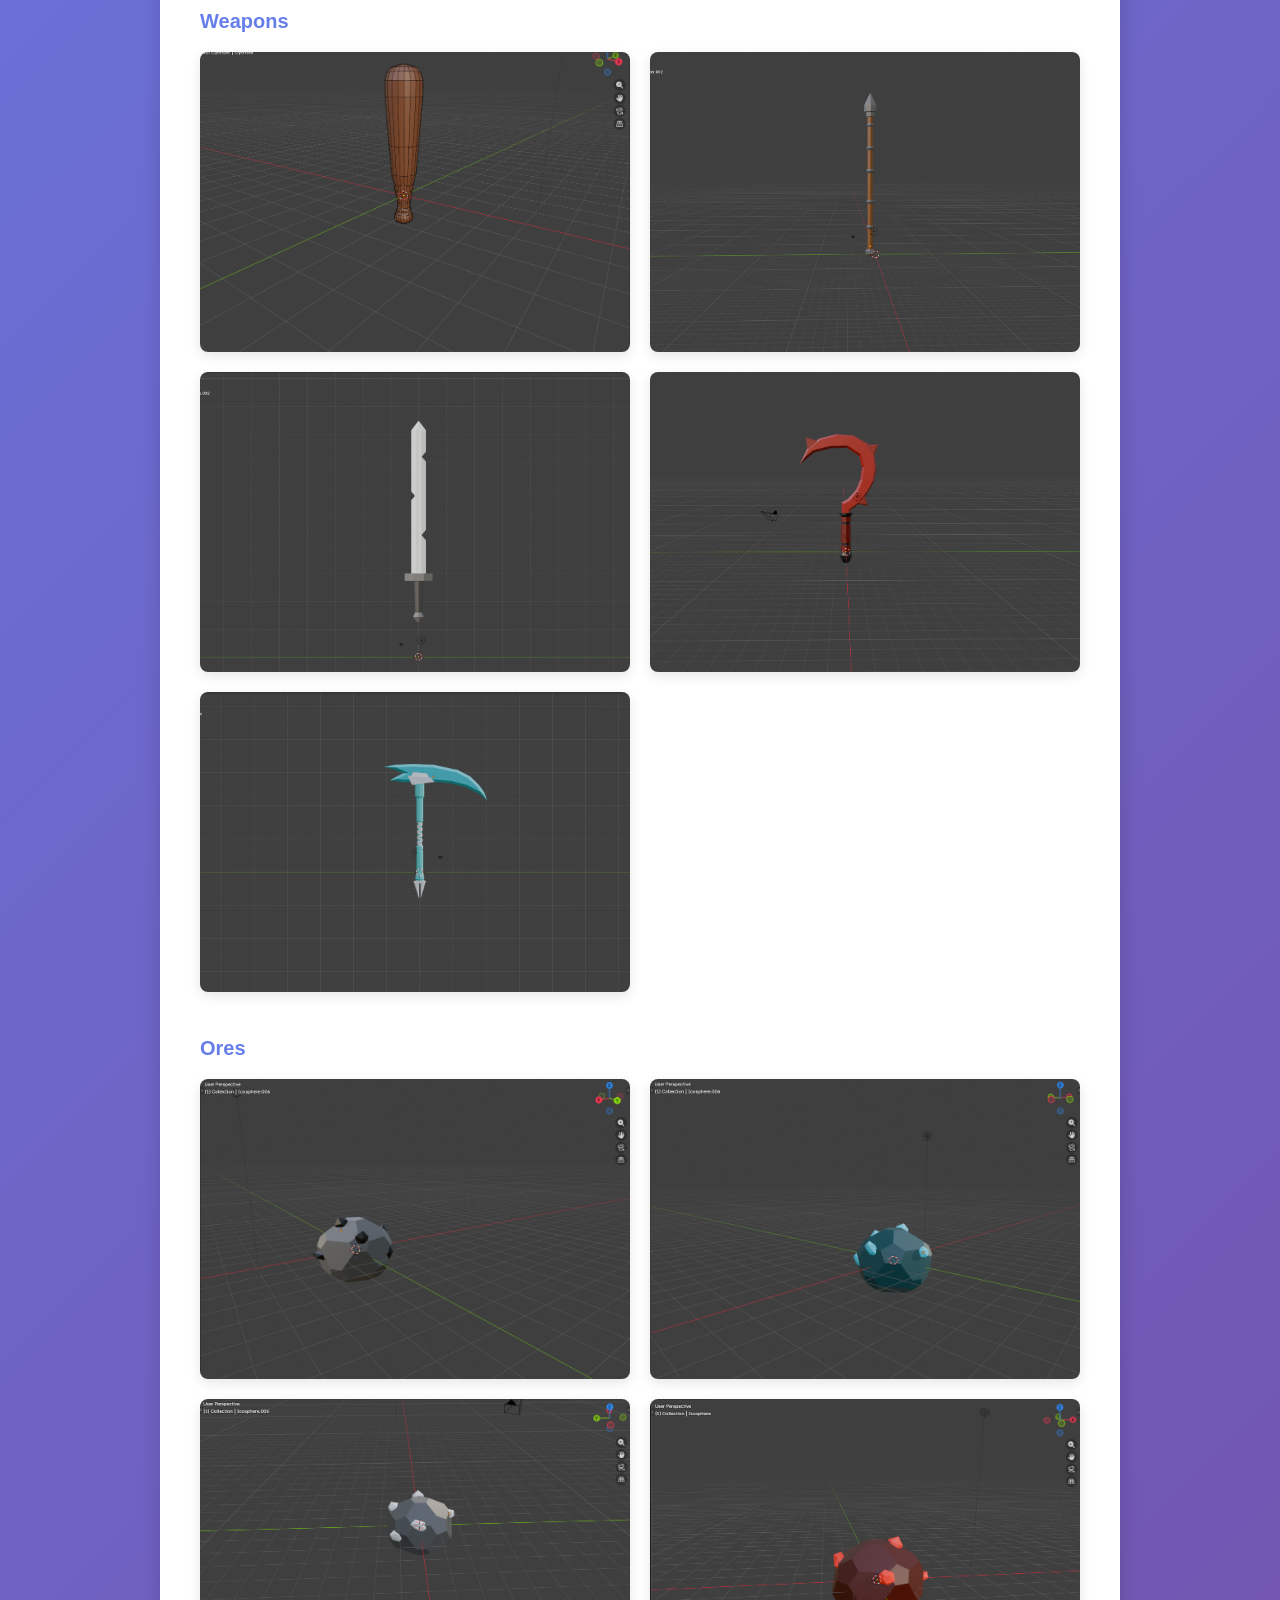
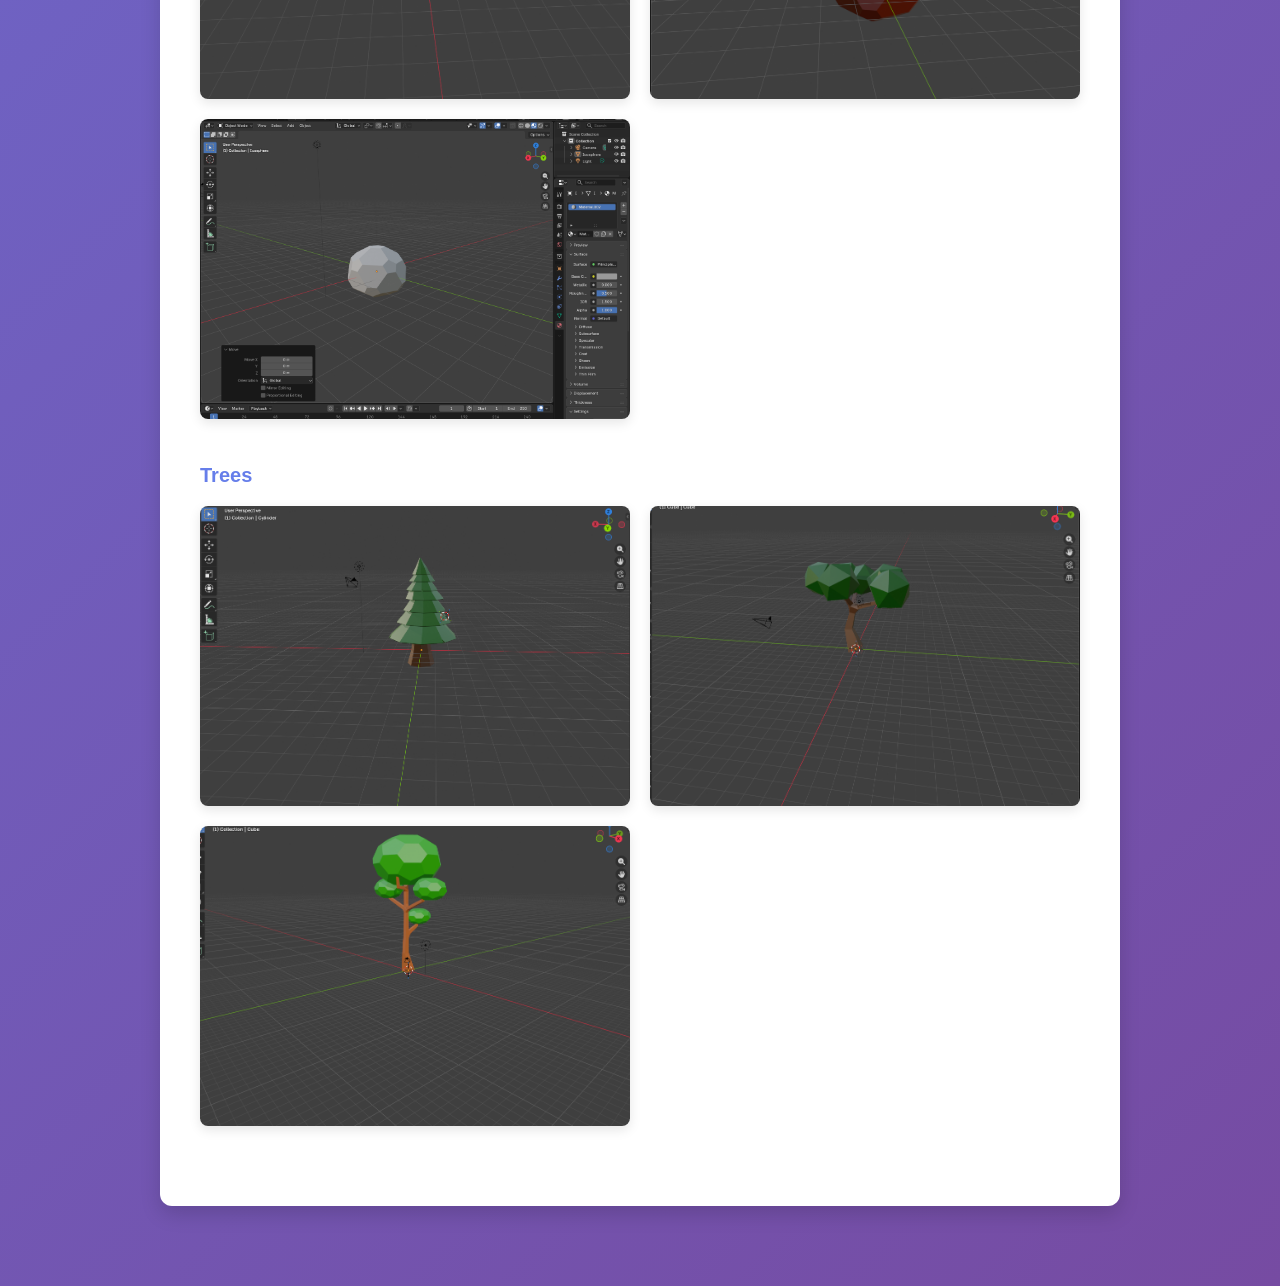
==== commit 8cedf8b0: "Fix HTML formatting and structure" ====
--- a/3d-modelling.html
+++ b/3d-modelling.html
@@ -89,9 +89,5 @@
         </section>
     </main>
 
-    <footer>
-        <p>&copy; 2026 Faramarz Qhadiri. All rights reserved.</p>
-    </footer>
-
 </body>
 </html>
